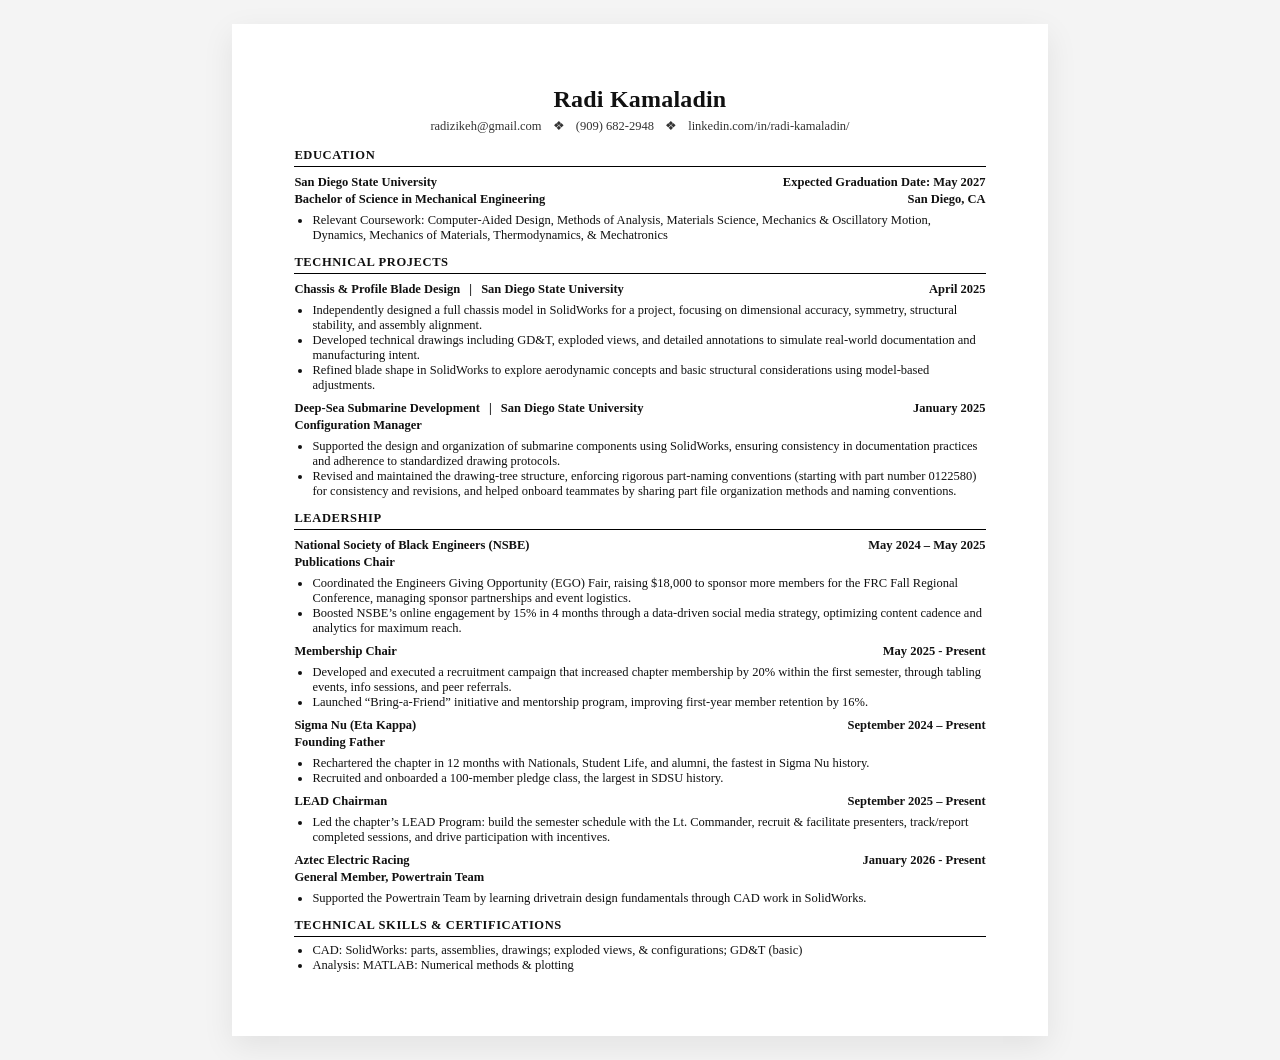
==== index.html @ 759116a9 "Add resume content" ====
<!-- index.html -->
<!doctype html>
<html lang="en">
  <head>
    <meta charset="UTF-8" />
    <meta name="viewport" content="width=device-width, initial-scale=1.0" />
    <title>Radi Kamaladin — Resume</title>
    <link rel="stylesheet" href="style.css" />
  </head>
  <body>
    <main class="page">
      <header class="header">
        <h1 class="name">Radi Kamaladin</h1>

        <div class="contact">
          <a href="mailto:radizikeh@gmail.com">radizikeh@gmail.com</a>
          <span class="sep">❖</span>
          <a href="tel:+19096822948">(909) 682-2948</a>
          <span class="sep">❖</span>
          <a href="https://linkedin.com/in/radi-kamaladin/" target="_blank" rel="noopener noreferrer">
            linkedin.com/in/radi-kamaladin/
          </a>
        </div>
      </header>

      <section class="section">
        <h2 class="section-title">EDUCATION</h2>
        <div class="entry">
          <div class="entry-top">
            <div class="entry-left">
              <div class="entry-title">San Diego State University</div>
            </div>
            <div class="entry-right">Expected Graduation Date: May 2027</div>
          </div>

          <div class="entry-sub">
            <div class="entry-left">Bachelor of Science in Mechanical Engineering</div>
            <div class="entry-right">San Diego, CA</div>
          </div>

          <ul class="bullets">
            <li>
              <span class="label">Relevant Coursework:</span>
              Computer-Aided Design, Methods of Analysis, Materials Science, Mechanics &amp; Oscillatory Motion,
              Dynamics, Mechanics of Materials, Thermodynamics, &amp; Mechatronics
            </li>
          </ul>
        </div>
      </section>

      <section class="section">
        <h2 class="section-title">TECHNICAL PROJECTS</h2>

        <div class="entry">
          <div class="entry-top">
            <div class="entry-left">
              <div class="entry-title">
                Chassis &amp; Profile Blade Design <span class="pipe">|</span> San Diego State University
              </div>
            </div>
            <div class="entry-right">April 2025</div>
          </div>

          <ul class="bullets">
            <li>
              Independently designed a full chassis model in SolidWorks for a project, focusing on dimensional accuracy,
              symmetry, structural stability, and assembly alignment.
            </li>
            <li>
              Developed technical drawings including GD&amp;T, exploded views, and detailed annotations to simulate real-world
              documentation and manufacturing intent.
            </li>
            <li>
              Refined blade shape in SolidWorks to explore aerodynamic concepts and basic structural considerations using
              model-based adjustments.
            </li>
          </ul>
        </div>

        <div class="entry">
          <div class="entry-top">
            <div class="entry-left">
              <div class="entry-title">
                Deep-Sea Submarine Development <span class="pipe">|</span> San Diego State University
              </div>
            </div>
            <div class="entry-right">January 2025</div>
          </div>

          <div class="role">Configuration Manager</div>

          <ul class="bullets">
            <li>
              Supported the design and organization of submarine components using SolidWorks, ensuring consistency in
              documentation practices and adherence to standardized drawing protocols.
            </li>
            <li>
              Revised and maintained the drawing-tree structure, enforcing rigorous part-naming conventions (starting with
              part number 0122580) for consistency and revisions, and helped onboard teammates by sharing part file
              organization methods and naming conventions.
            </li>
          </ul>
        </div>
      </section>

      <section class="section">
        <h2 class="section-title">LEADERSHIP</h2>

        <div class="entry">
          <div class="entry-top">
            <div class="entry-left">
              <div class="entry-title">National Society of Black Engineers (NSBE)</div>
            </div>
            <div class="entry-right">May 2024 – May 2025</div>
          </div>

          <div class="role">Publications Chair</div>

          <ul class="bullets">
            <li>
              Coordinated the Engineers Giving Opportunity (EGO) Fair, raising $18,000 to sponsor more members for the
              FRC Fall Regional Conference, managing sponsor partnerships and event logistics.
            </li>
            <li>
              Boosted NSBE’s online engagement by 15% in 4 months through a data-driven social media strategy, optimizing
              content cadence and analytics for maximum reach.
            </li>
          </ul>

          <div class="entry-top compact">
            <div class="entry-left">
              <div class="role">Membership Chair</div>
            </div>
            <div class="entry-right">May 2025 - Present</div>
          </div>

          <ul class="bullets">
            <li>
              Developed and executed a recruitment campaign that increased chapter membership by 20% within the first
              semester, through tabling events, info sessions, and peer referrals.
            </li>
            <li>
              Launched “Bring-a-Friend” initiative and mentorship program, improving first-year member retention by 16%.
            </li>
          </ul>
        </div>

        <div class="entry">
          <div class="entry-top">
            <div class="entry-left">
              <div class="entry-title">Sigma Nu (Eta Kappa)</div>
            </div>
            <div class="entry-right">September 2024 – Present</div>
          </div>

          <div class="role">Founding Father</div>

          <ul class="bullets">
            <li>
              Rechartered the chapter in 12 months with Nationals, Student Life, and alumni, the fastest in Sigma Nu history.
            </li>
            <li>Recruited and onboarded a 100-member pledge class, the largest in SDSU history.</li>
          </ul>

          <div class="entry-top compact">
            <div class="entry-left">
              <div class="role">LEAD Chairman</div>
            </div>
            <div class="entry-right">September 2025 – Present</div>
          </div>

          <ul class="bullets">
            <li>
              Led the chapter’s LEAD Program: build the semester schedule with the Lt. Commander, recruit &amp; facilitate
              presenters, track/report completed sessions, and drive participation with incentives.
            </li>
          </ul>
        </div>

        <div class="entry">
          <div class="entry-top">
            <div class="entry-left">
              <div class="entry-title">Aztec Electric Racing</div>
            </div>
            <div class="entry-right">January 2026 - Present</div>
          </div>

          <div class="role">General Member, Powertrain Team</div>

          <ul class="bullets">
            <li>
              Supported the Powertrain Team by learning drivetrain design fundamentals through CAD work in SolidWorks.
            </li>
          </ul>
        </div>
      </section>

      <section class="section">
        <h2 class="section-title">TECHNICAL SKILLS &amp; CERTIFICATIONS</h2>
        <ul class="bullets">
          <li><span class="label">CAD:</span> SolidWorks: parts, assemblies, drawings; exploded views, &amp; configurations; GD&amp;T (basic)</li>
          <li><span class="label">Analysis:</span> MATLAB: Numerical methods &amp; plotting</li>
        </ul>
      </section>
    </main>
  </body>
</html>
---- style.css ----
/* style.css */
:root {
  --text: #111;
  --muted: #333;
  --rule: #000;
  --page-w: 8.5in;
  --page-pad: 0.65in;
}

* {
  box-sizing: border-box;
}

html,
body {
  margin: 0;
  padding: 0;
  background: #f4f4f4;
  color: var(--text);
  font-family: "Times New Roman", Times, serif;
}

.page {
  width: min(var(--page-w), calc(100% - 24px));
  margin: 24px auto;
  background: #fff;
  padding: var(--page-pad);
  box-shadow: 0 10px 30px rgba(0, 0, 0, 0.08);
}

/* Header */
.header {
  text-align: center;
  margin-bottom: 14px;
}

.name {
  margin: 0;
  font-size: 24px;
  font-weight: 700;
  letter-spacing: 0.2px;
}

.contact {
  margin-top: 6px;
  font-size: 12.5px;
  color: var(--muted);
  line-height: 1.2;
}

.contact a {
  color: inherit;
  text-decoration: none;
}

.contact a:hover {
  text-decoration: underline;
}

.sep {
  padding: 0 8px;
}

/* Sections */
.section {
  margin-top: 12px;
}

.section-title {
  margin: 0 0 6px 0;
  font-size: 12.5px;
  font-weight: 700;
  letter-spacing: 0.6px;
}

.section-title::after {
  content: "";
  display: block;
  border-bottom: 1.6px solid var(--rule);
  margin-top: 3px;
}

/* Entries */
.entry {
  margin-top: 8px;
}

.entry-top {
  display: flex;
  justify-content: space-between;
  gap: 12px;
  align-items: baseline;
}

.entry-top.compact {
  margin-top: 6px;
}

.entry-left {
  min-width: 0;
}

.entry-title {
  font-size: 12.5px;
  font-weight: 700;
}

.entry-right {
  font-size: 12.5px;
  font-weight: 700;
  white-space: nowrap;
}

.entry-sub {
  display: flex;
  justify-content: space-between;
  gap: 12px;
  margin-top: 2px;
  font-size: 12.5px;
  font-weight: 700;
}

.role {
  margin-top: 2px;
  font-size: 12.5px;
  font-weight: 700;
}

.pipe {
  padding: 0 6px;
  font-weight: 700;
}

/* Bullets */
.bullets {
  margin: 6px 0 0 0;
  padding-left: 18px;
  font-size: 12.5px;
  line-height: 1.2;
}
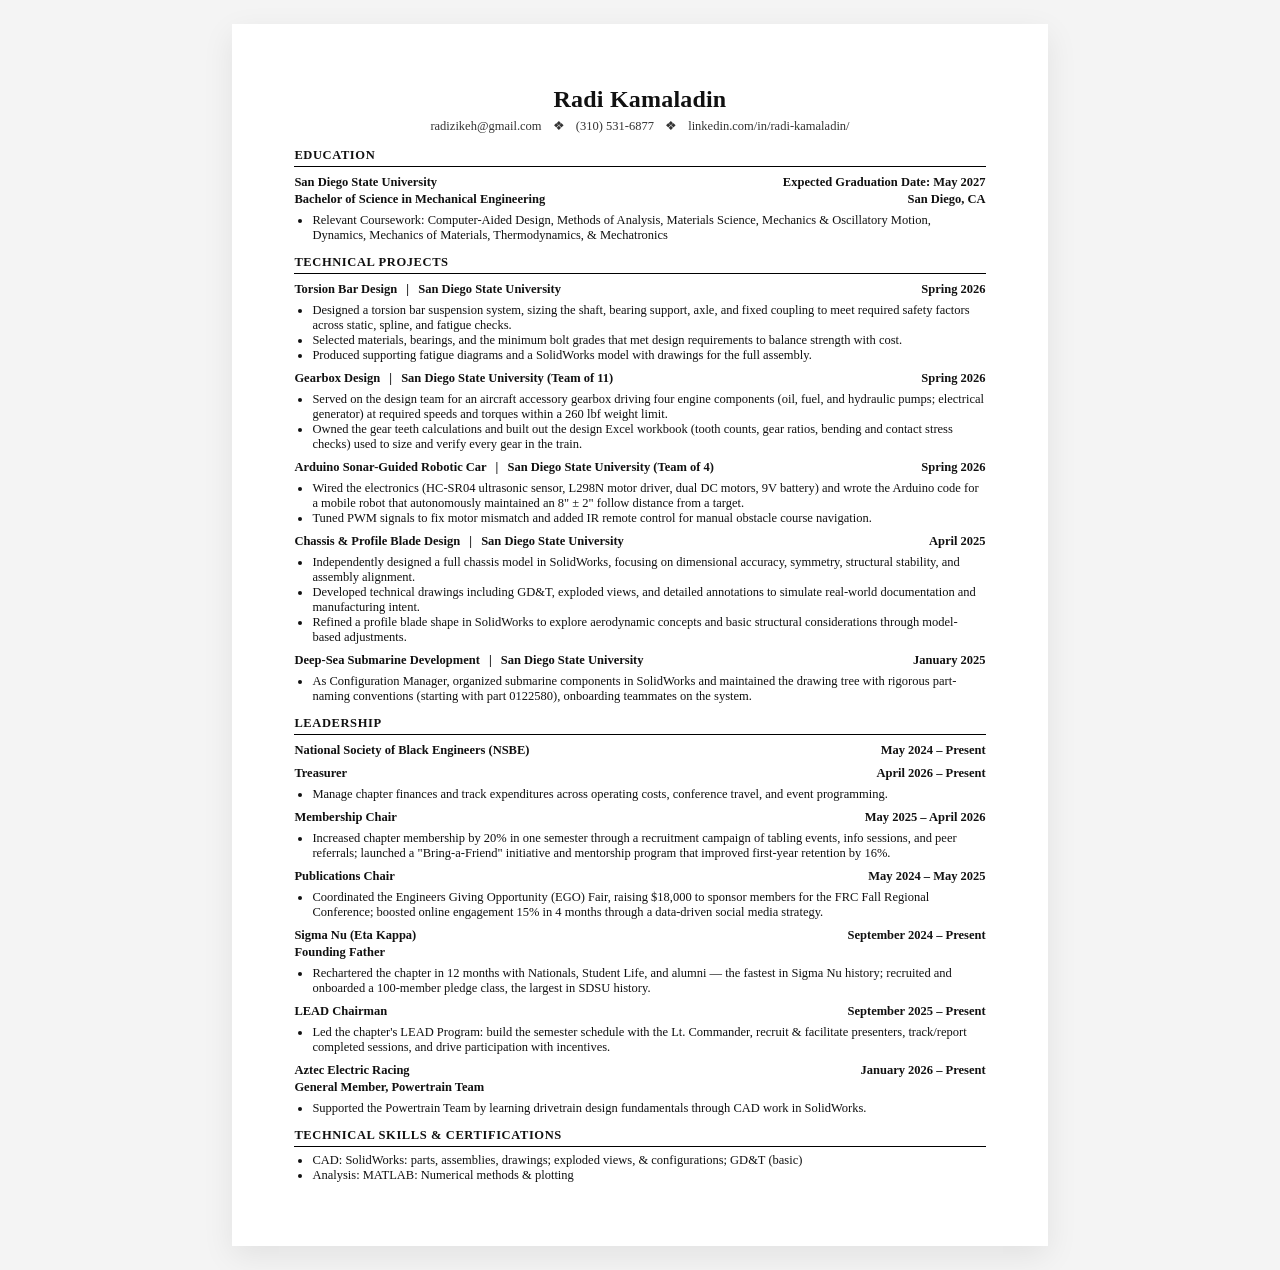
==== commit 86330cd1: "Update index.html" ====
--- a/index.html
+++ b/index.html
@@ -15,7 +15,7 @@
         <div class="contact">
           <a href="mailto:radizikeh@gmail.com">radizikeh@gmail.com</a>
           <span class="sep">❖</span>
-          <a href="tel:+19096822948">(909) 682-2948</a>
+          <a href="tel:+13105316877">(310) 531-6877</a>
           <span class="sep">❖</span>
           <a href="https://linkedin.com/in/radi-kamaladin/" target="_blank" rel="noopener noreferrer">
             linkedin.com/in/radi-kamaladin/
@@ -55,6 +55,76 @@
           <div class="entry-top">
             <div class="entry-left">
               <div class="entry-title">
+                Torsion Bar Design <span class="pipe">|</span> San Diego State University
+              </div>
+            </div>
+            <div class="entry-right">Spring 2026</div>
+          </div>
+
+          <ul class="bullets">
+            <li>
+              Designed a torsion bar suspension system, sizing the shaft, bearing support, axle, and fixed coupling
+              to meet required safety factors across static, spline, and fatigue checks.
+            </li>
+            <li>
+              Selected materials, bearings, and the minimum bolt grades that met design requirements to balance
+              strength with cost.
+            </li>
+            <li>
+              Produced supporting fatigue diagrams and a SolidWorks model with drawings for the full assembly.
+            </li>
+          </ul>
+        </div>
+
+        <div class="entry">
+          <div class="entry-top">
+            <div class="entry-left">
+              <div class="entry-title">
+                Gearbox Design <span class="pipe">|</span> San Diego State University (Team of 11)
+              </div>
+            </div>
+            <div class="entry-right">Spring 2026</div>
+          </div>
+
+          <ul class="bullets">
+            <li>
+              Served on the design team for an aircraft accessory gearbox driving four engine components (oil, fuel,
+              and hydraulic pumps; electrical generator) at required speeds and torques within a 260 lbf weight limit.
+            </li>
+            <li>
+              Owned the gear teeth calculations and built out the design Excel workbook (tooth counts, gear ratios,
+              bending and contact stress checks) used to size and verify every gear in the train.
+            </li>
+          </ul>
+        </div>
+
+        <div class="entry">
+          <div class="entry-top">
+            <div class="entry-left">
+              <div class="entry-title">
+                Arduino Sonar-Guided Robotic Car <span class="pipe">|</span> San Diego State University (Team of 4)
+              </div>
+            </div>
+            <div class="entry-right">Spring 2026</div>
+          </div>
+
+          <ul class="bullets">
+            <li>
+              Wired the electronics (HC-SR04 ultrasonic sensor, L298N motor driver, dual DC motors, 9V battery) and
+              wrote the Arduino code for a mobile robot that autonomously maintained an 8" ± 2" follow distance from
+              a target.
+            </li>
+            <li>
+              Tuned PWM signals to fix motor mismatch and added IR remote control for manual obstacle course
+              navigation.
+            </li>
+          </ul>
+        </div>
+
+        <div class="entry">
+          <div class="entry-top">
+            <div class="entry-left">
+              <div class="entry-title">
                 Chassis &amp; Profile Blade Design <span class="pipe">|</span> San Diego State University
               </div>
             </div>
@@ -63,16 +133,16 @@
 
           <ul class="bullets">
             <li>
-              Independently designed a full chassis model in SolidWorks for a project, focusing on dimensional accuracy,
+              Independently designed a full chassis model in SolidWorks, focusing on dimensional accuracy,
               symmetry, structural stability, and assembly alignment.
             </li>
             <li>
-              Developed technical drawings including GD&amp;T, exploded views, and detailed annotations to simulate real-world
-              documentation and manufacturing intent.
-            </li>
-            <li>
-              Refined blade shape in SolidWorks to explore aerodynamic concepts and basic structural considerations using
-              model-based adjustments.
+              Developed technical drawings including GD&amp;T, exploded views, and detailed annotations to simulate
+              real-world documentation and manufacturing intent.
+            </li>
+            <li>
+              Refined a profile blade shape in SolidWorks to explore aerodynamic concepts and basic structural
+              considerations through model-based adjustments.
             </li>
           </ul>
         </div>
@@ -87,17 +157,11 @@
             <div class="entry-right">January 2025</div>
           </div>
 
-          <div class="role">Configuration Manager</div>
-
-          <ul class="bullets">
-            <li>
-              Supported the design and organization of submarine components using SolidWorks, ensuring consistency in
-              documentation practices and adherence to standardized drawing protocols.
-            </li>
-            <li>
-              Revised and maintained the drawing-tree structure, enforcing rigorous part-naming conventions (starting with
-              part number 0122580) for consistency and revisions, and helped onboard teammates by sharing part file
-              organization methods and naming conventions.
+          <ul class="bullets">
+            <li>
+              As Configuration Manager, organized submarine components in SolidWorks and maintained the drawing
+              tree with rigorous part-naming conventions (starting with part 0122580), onboarding teammates on the
+              system.
             </li>
           </ul>
         </div>
@@ -111,36 +175,50 @@
             <div class="entry-left">
               <div class="entry-title">National Society of Black Engineers (NSBE)</div>
             </div>
+            <div class="entry-right">May 2024 – Present</div>
+          </div>
+
+          <div class="entry-top compact">
+            <div class="entry-left">
+              <div class="role">Treasurer</div>
+            </div>
+            <div class="entry-right">April 2026 – Present</div>
+          </div>
+
+          <ul class="bullets">
+            <li>
+              Manage chapter finances and track expenditures across operating costs, conference travel, and event
+              programming.
+            </li>
+          </ul>
+
+          <div class="entry-top compact">
+            <div class="entry-left">
+              <div class="role">Membership Chair</div>
+            </div>
+            <div class="entry-right">May 2025 – April 2026</div>
+          </div>
+
+          <ul class="bullets">
+            <li>
+              Increased chapter membership by 20% in one semester through a recruitment campaign of tabling events,
+              info sessions, and peer referrals; launched a "Bring-a-Friend" initiative and mentorship program that
+              improved first-year retention by 16%.
+            </li>
+          </ul>
+
+          <div class="entry-top compact">
+            <div class="entry-left">
+              <div class="role">Publications Chair</div>
+            </div>
             <div class="entry-right">May 2024 – May 2025</div>
           </div>
 
-          <div class="role">Publications Chair</div>
-
-          <ul class="bullets">
-            <li>
-              Coordinated the Engineers Giving Opportunity (EGO) Fair, raising $18,000 to sponsor more members for the
-              FRC Fall Regional Conference, managing sponsor partnerships and event logistics.
-            </li>
-            <li>
-              Boosted NSBE’s online engagement by 15% in 4 months through a data-driven social media strategy, optimizing
-              content cadence and analytics for maximum reach.
-            </li>
-          </ul>
-
-          <div class="entry-top compact">
-            <div class="entry-left">
-              <div class="role">Membership Chair</div>
-            </div>
-            <div class="entry-right">May 2025 - Present</div>
-          </div>
-
-          <ul class="bullets">
-            <li>
-              Developed and executed a recruitment campaign that increased chapter membership by 20% within the first
-              semester, through tabling events, info sessions, and peer referrals.
-            </li>
-            <li>
-              Launched “Bring-a-Friend” initiative and mentorship program, improving first-year member retention by 16%.
+          <ul class="bullets">
+            <li>
+              Coordinated the Engineers Giving Opportunity (EGO) Fair, raising $18,000 to sponsor members for the
+              FRC Fall Regional Conference; boosted online engagement 15% in 4 months through a data-driven social
+              media strategy.
             </li>
           </ul>
         </div>
@@ -157,9 +235,9 @@
 
           <ul class="bullets">
             <li>
-              Rechartered the chapter in 12 months with Nationals, Student Life, and alumni, the fastest in Sigma Nu history.
-            </li>
-            <li>Recruited and onboarded a 100-member pledge class, the largest in SDSU history.</li>
+              Rechartered the chapter in 12 months with Nationals, Student Life, and alumni — the fastest in Sigma
+              Nu history; recruited and onboarded a 100-member pledge class, the largest in SDSU history.
+            </li>
           </ul>
 
           <div class="entry-top compact">
@@ -171,8 +249,8 @@
 
           <ul class="bullets">
             <li>
-              Led the chapter’s LEAD Program: build the semester schedule with the Lt. Commander, recruit &amp; facilitate
-              presenters, track/report completed sessions, and drive participation with incentives.
+              Led the chapter's LEAD Program: build the semester schedule with the Lt. Commander, recruit &amp;
+              facilitate presenters, track/report completed sessions, and drive participation with incentives.
             </li>
           </ul>
         </div>
@@ -182,7 +260,7 @@
             <div class="entry-left">
               <div class="entry-title">Aztec Electric Racing</div>
             </div>
-            <div class="entry-right">January 2026 - Present</div>
+            <div class="entry-right">January 2026 – Present</div>
           </div>
 
           <div class="role">General Member, Powertrain Team</div>
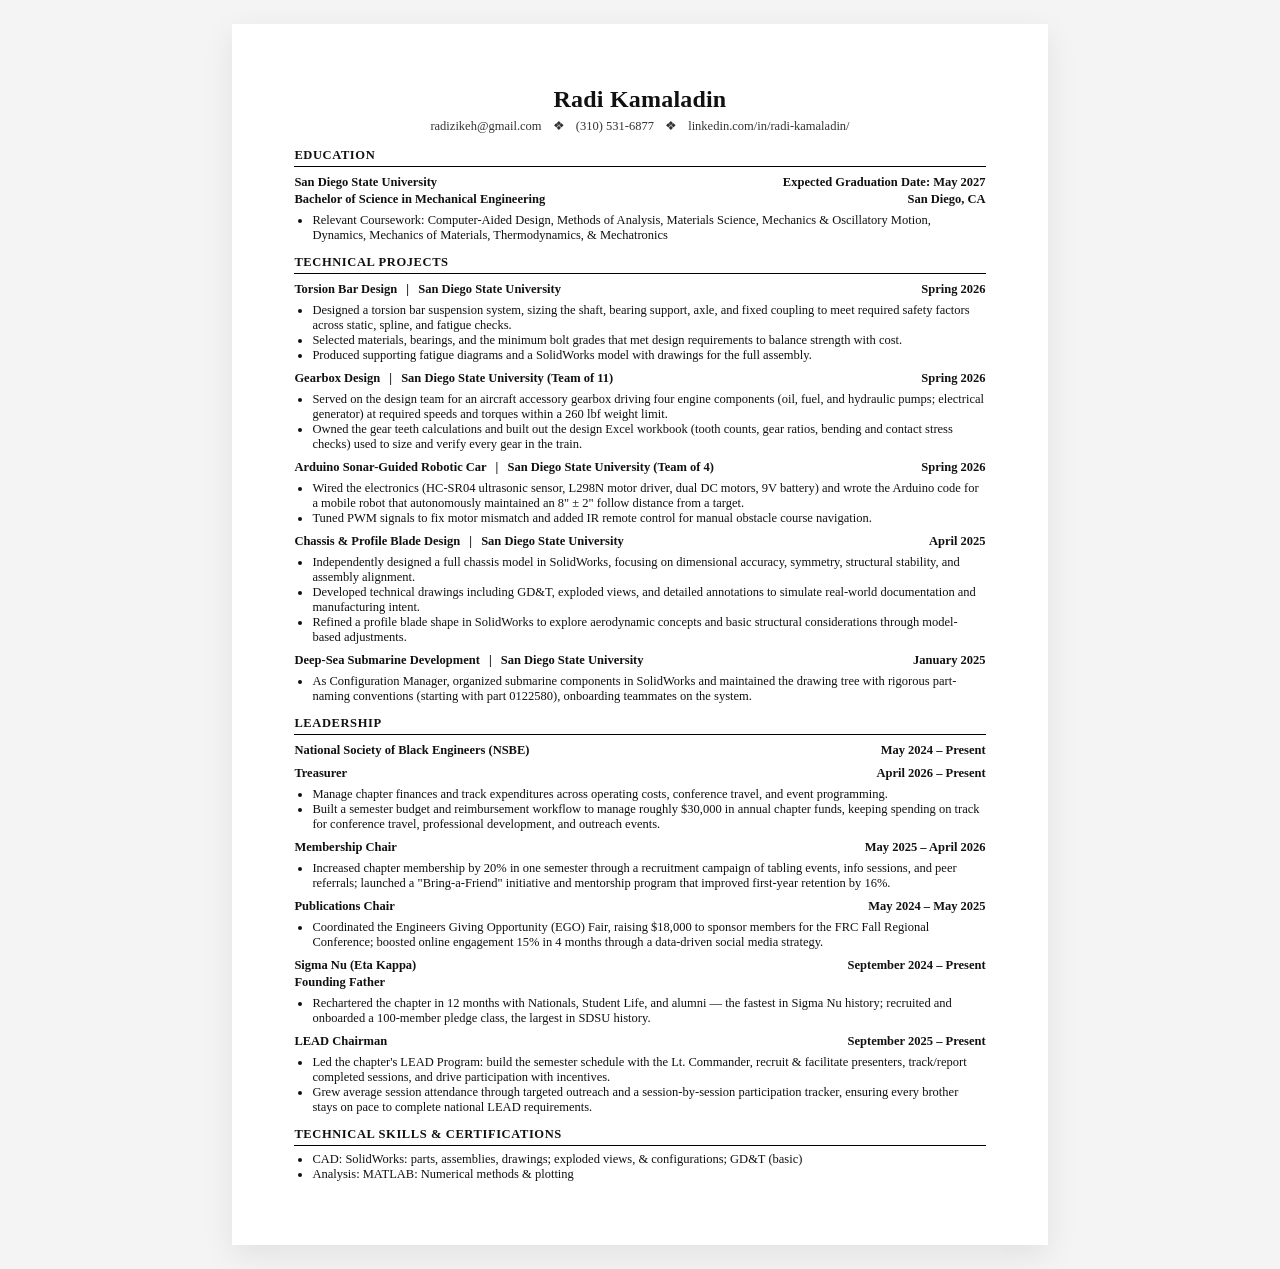
==== commit 85c68871: "Add second bullets to Treasurer & LEAD Chairman; remove Aztec Electric Racing entry" ====
--- a/index.html
+++ b/index.html
@@ -190,6 +190,9 @@
               Manage chapter finances and track expenditures across operating costs, conference travel, and event
               programming.
             </li>
+            <li>
+              Built a semester budget and reimbursement workflow to manage roughly $30,000 in annual chapter funds, keeping spending on track for conference travel, professional development, and outreach events.
+            </li>
           </ul>
 
           <div class="entry-top compact">
@@ -252,22 +255,8 @@
               Led the chapter's LEAD Program: build the semester schedule with the Lt. Commander, recruit &amp;
               facilitate presenters, track/report completed sessions, and drive participation with incentives.
             </li>
-          </ul>
-        </div>
-
-        <div class="entry">
-          <div class="entry-top">
-            <div class="entry-left">
-              <div class="entry-title">Aztec Electric Racing</div>
-            </div>
-            <div class="entry-right">January 2026 – Present</div>
-          </div>
-
-          <div class="role">General Member, Powertrain Team</div>
-
-          <ul class="bullets">
-            <li>
-              Supported the Powertrain Team by learning drivetrain design fundamentals through CAD work in SolidWorks.
+            <li>
+              Grew average session attendance through targeted outreach and a session-by-session participation tracker, ensuring every brother stays on pace to complete national LEAD requirements.
             </li>
           </ul>
         </div>
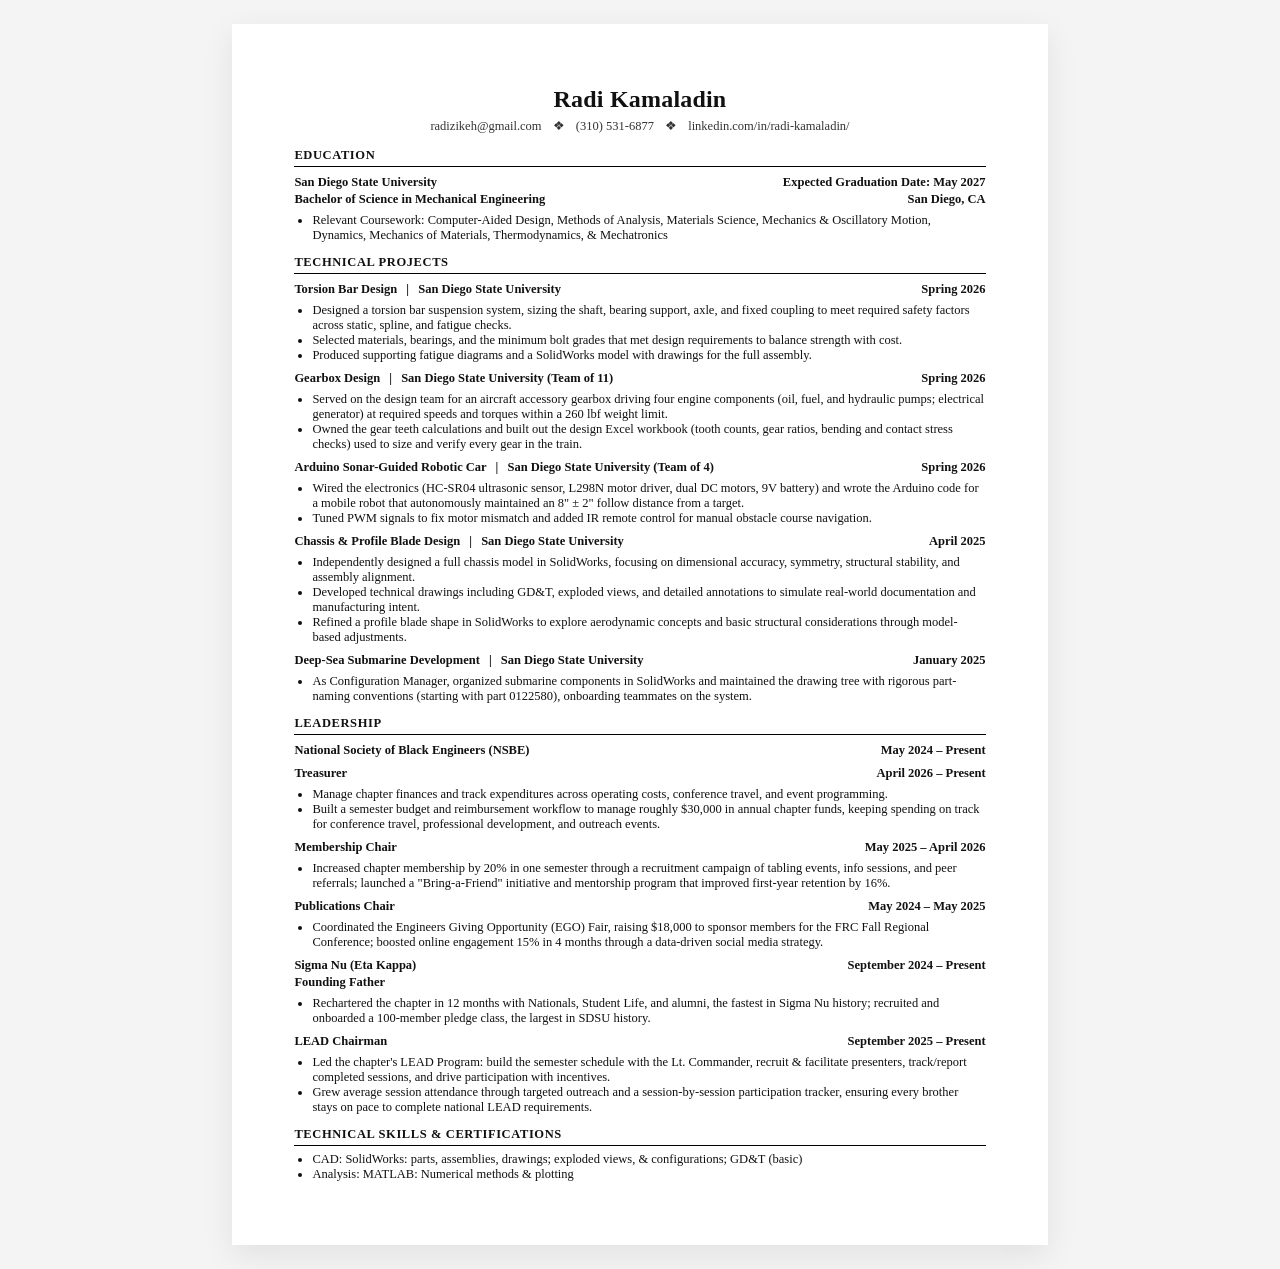
==== commit 1ccb62f4: "Remove em dashes from title and Founding Father bullet" ====
--- a/index.html
+++ b/index.html
@@ -4,7 +4,7 @@
   <head>
     <meta charset="UTF-8" />
     <meta name="viewport" content="width=device-width, initial-scale=1.0" />
-    <title>Radi Kamaladin — Resume</title>
+    <title>Radi Kamaladin | Resume</title>
     <link rel="stylesheet" href="style.css" />
   </head>
   <body>
@@ -238,7 +238,7 @@
 
           <ul class="bullets">
             <li>
-              Rechartered the chapter in 12 months with Nationals, Student Life, and alumni — the fastest in Sigma
+              Rechartered the chapter in 12 months with Nationals, Student Life, and alumni, the fastest in Sigma
               Nu history; recruited and onboarded a 100-member pledge class, the largest in SDSU history.
             </li>
           </ul>
